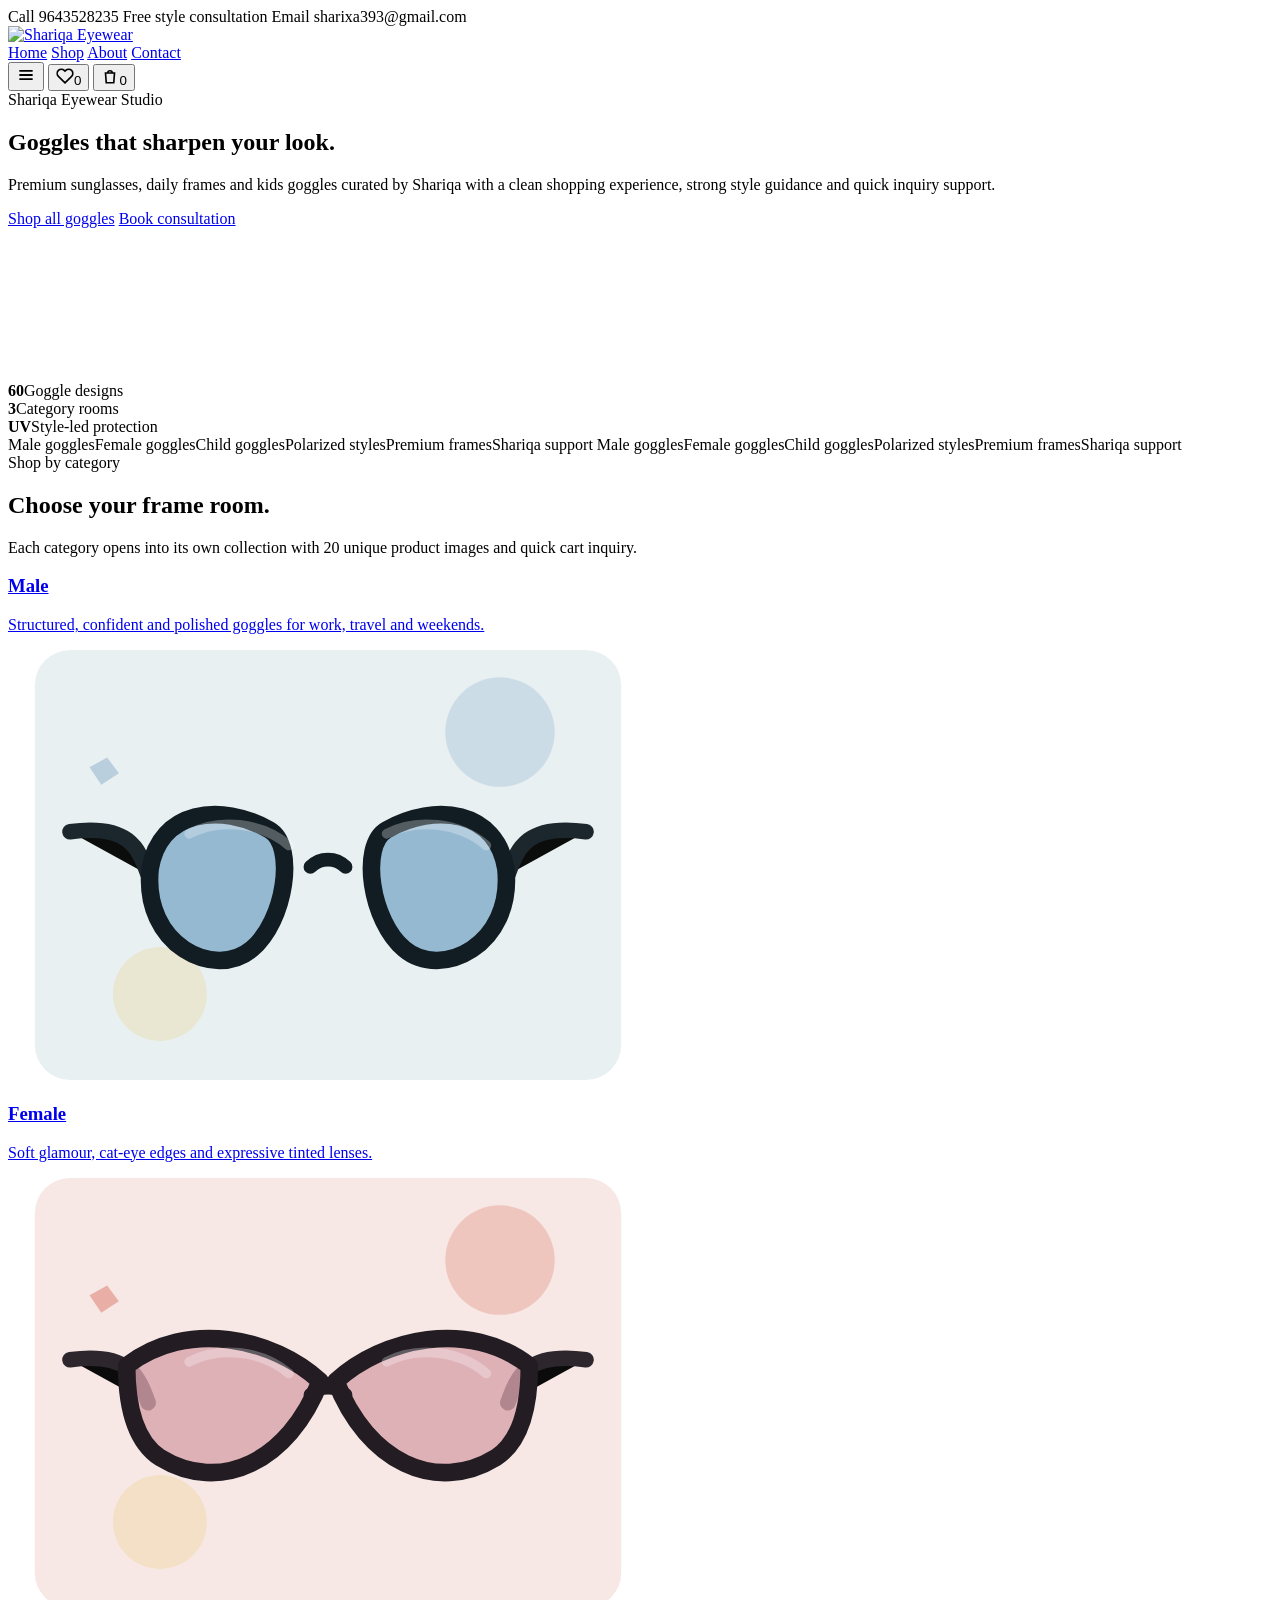
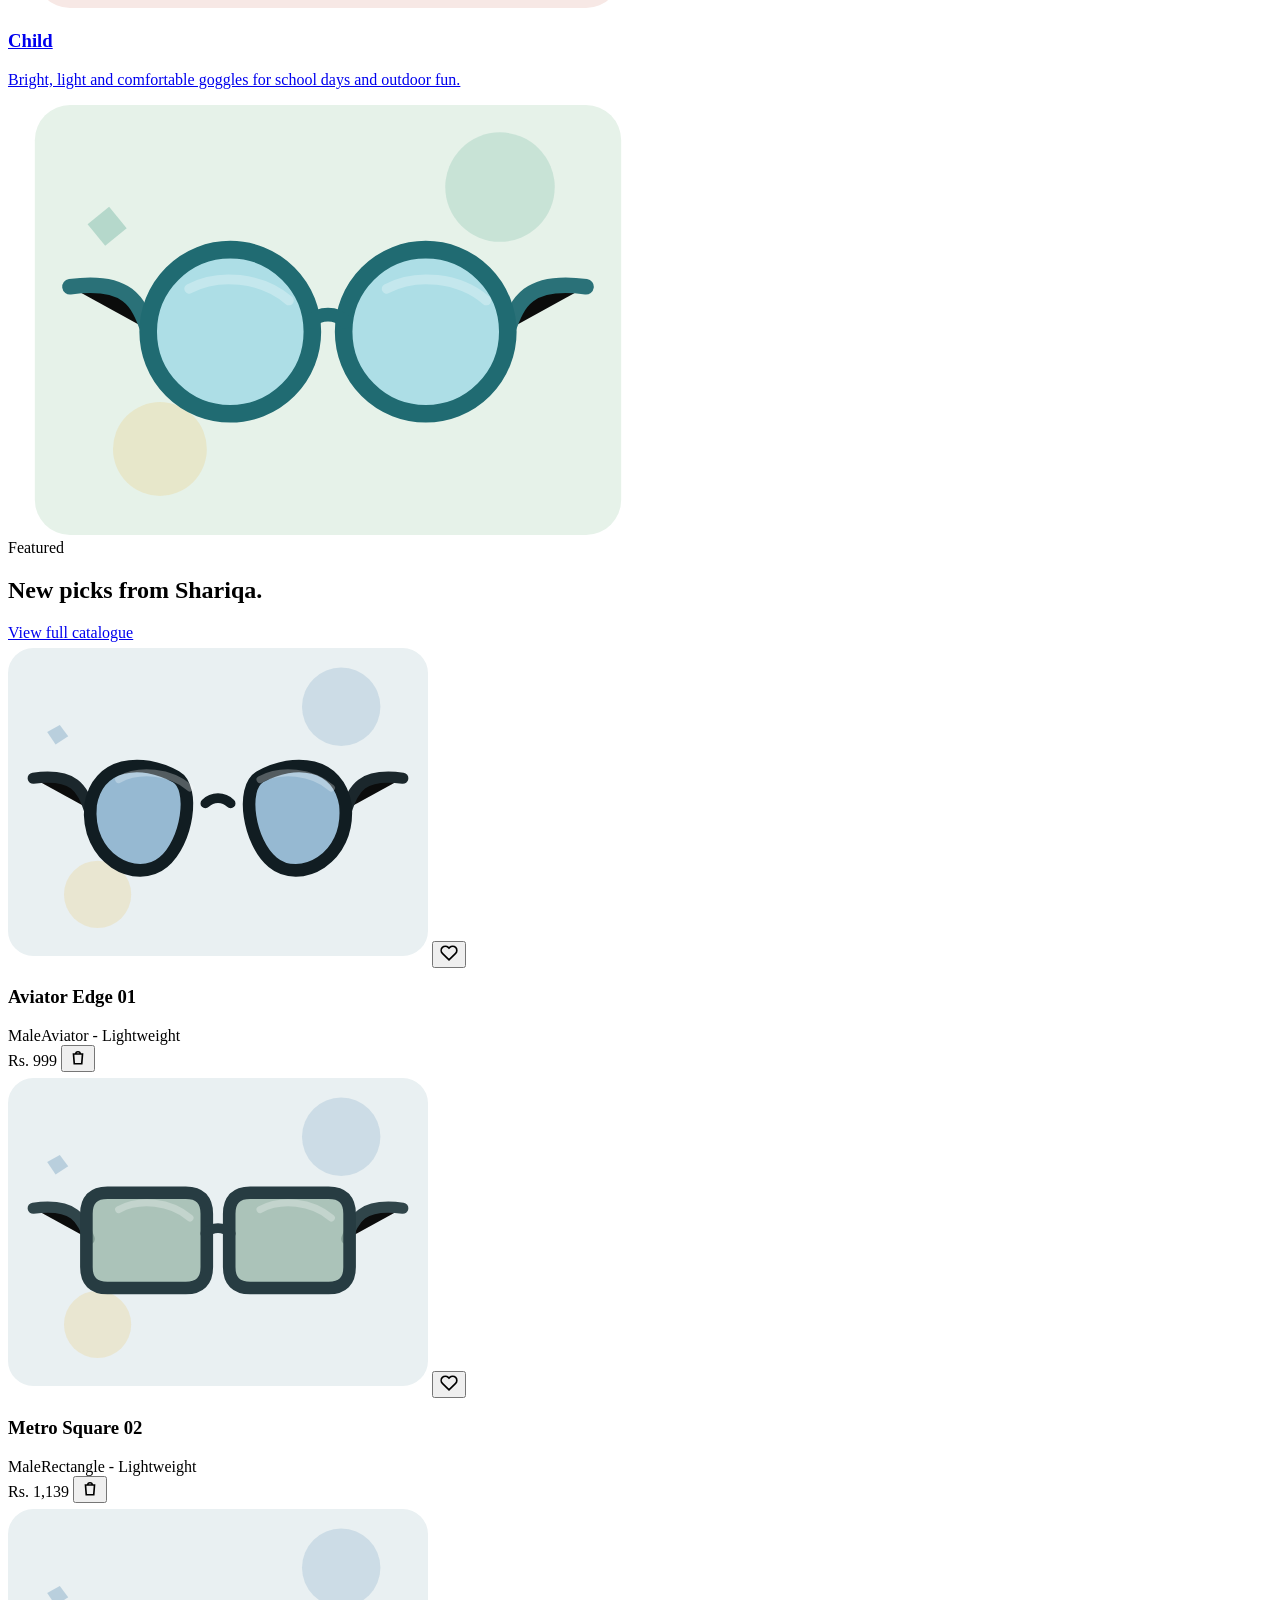
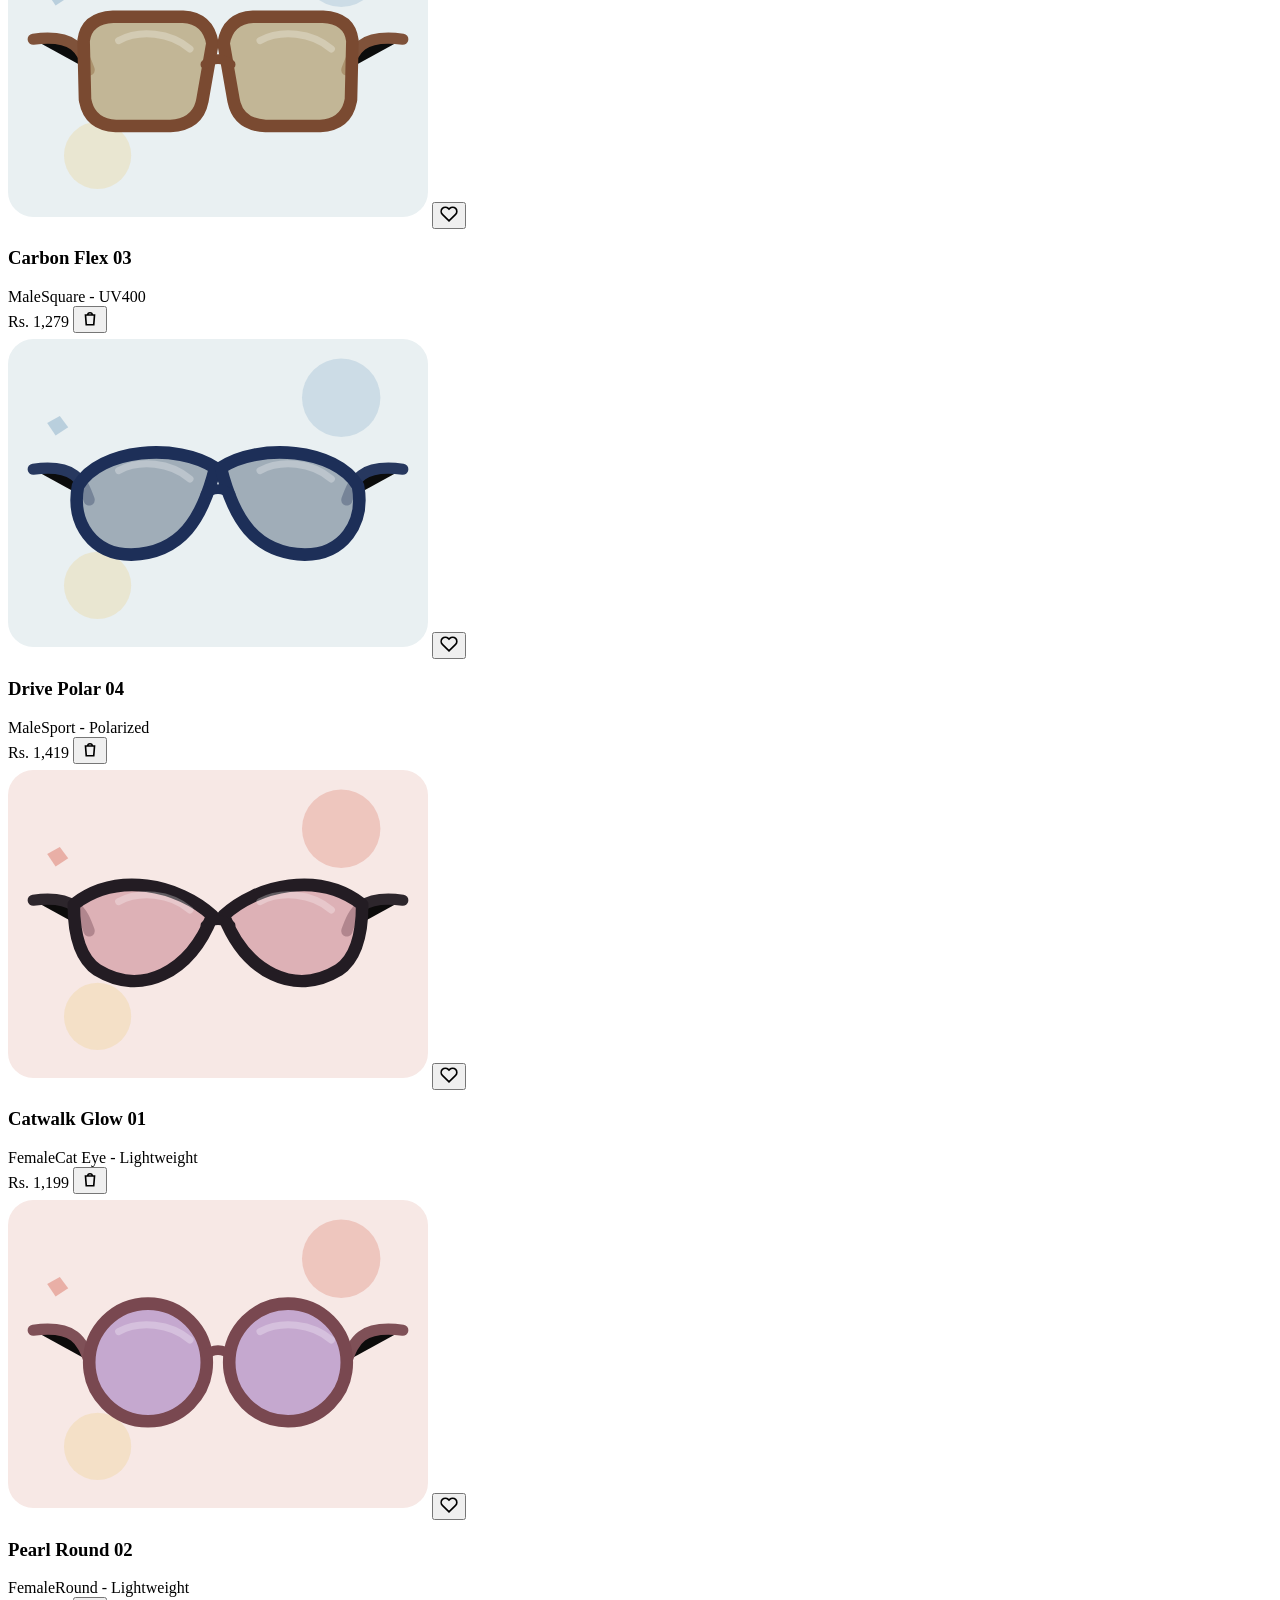
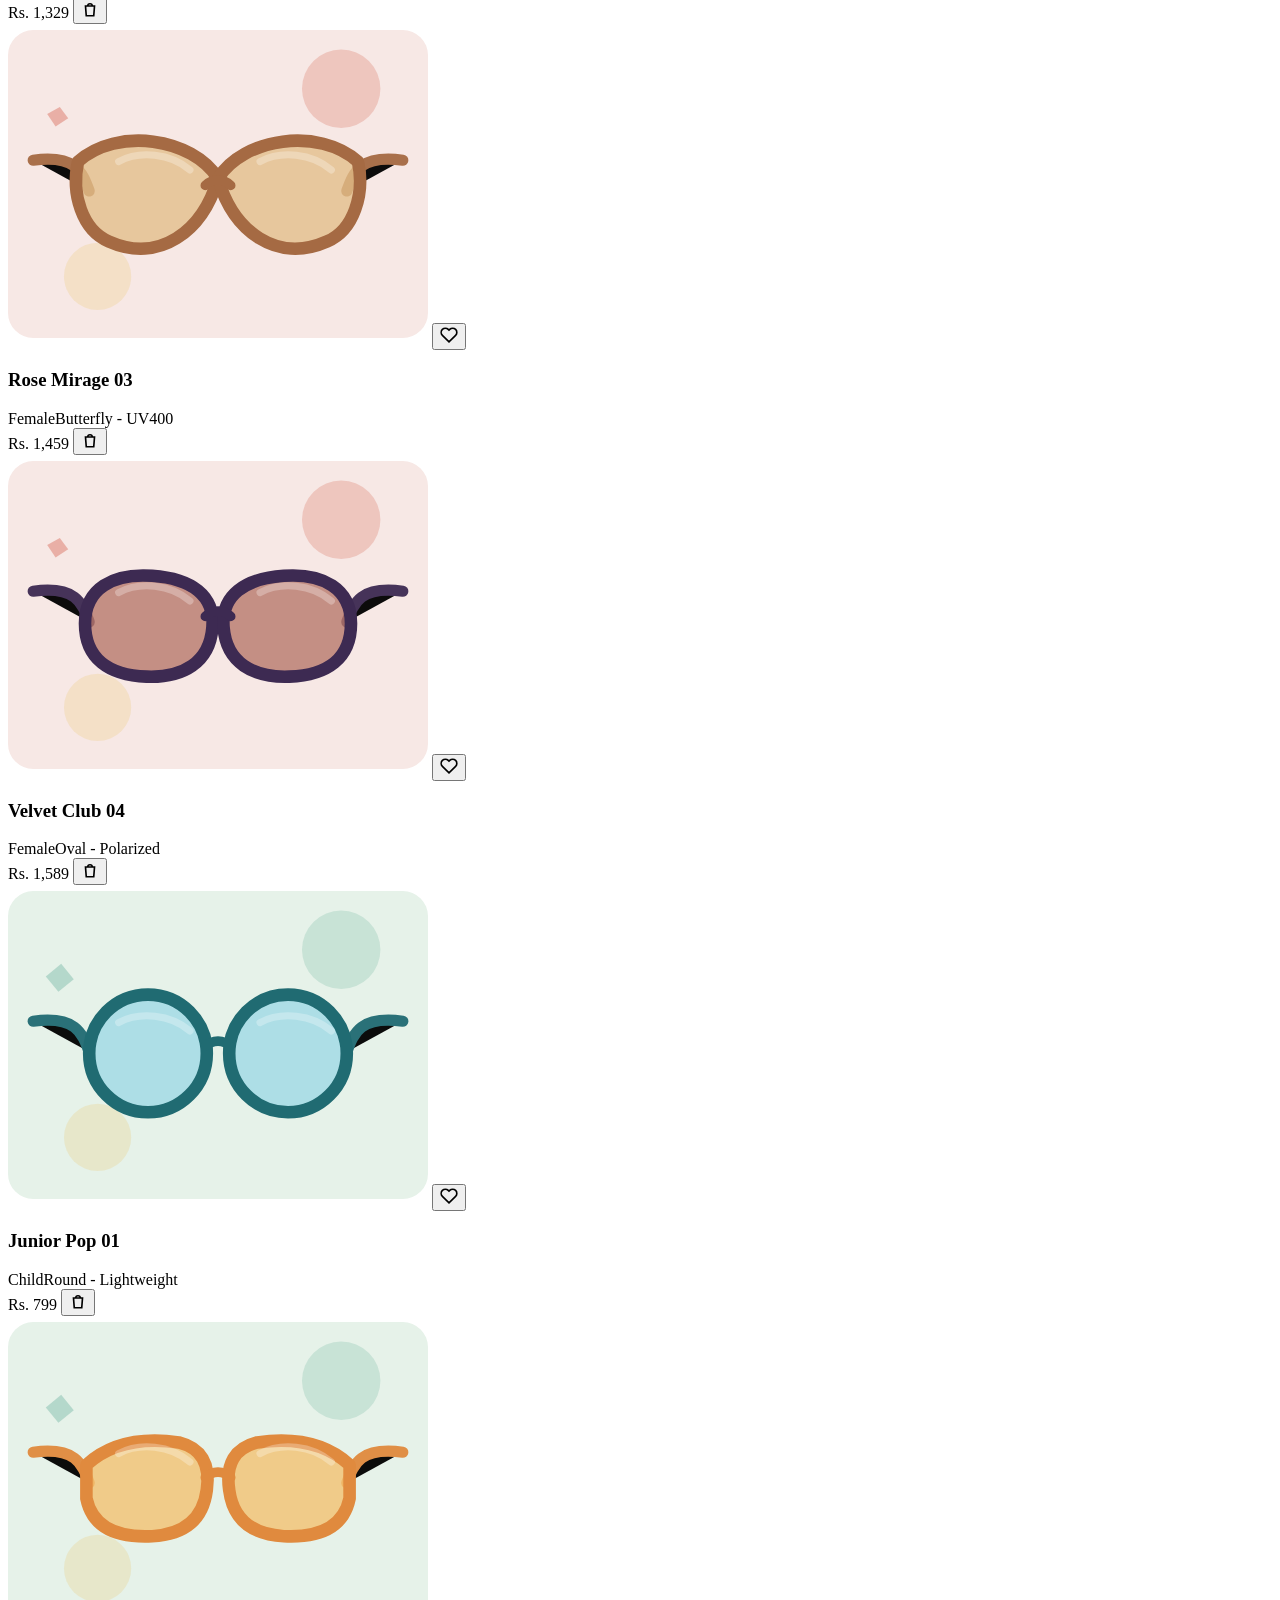
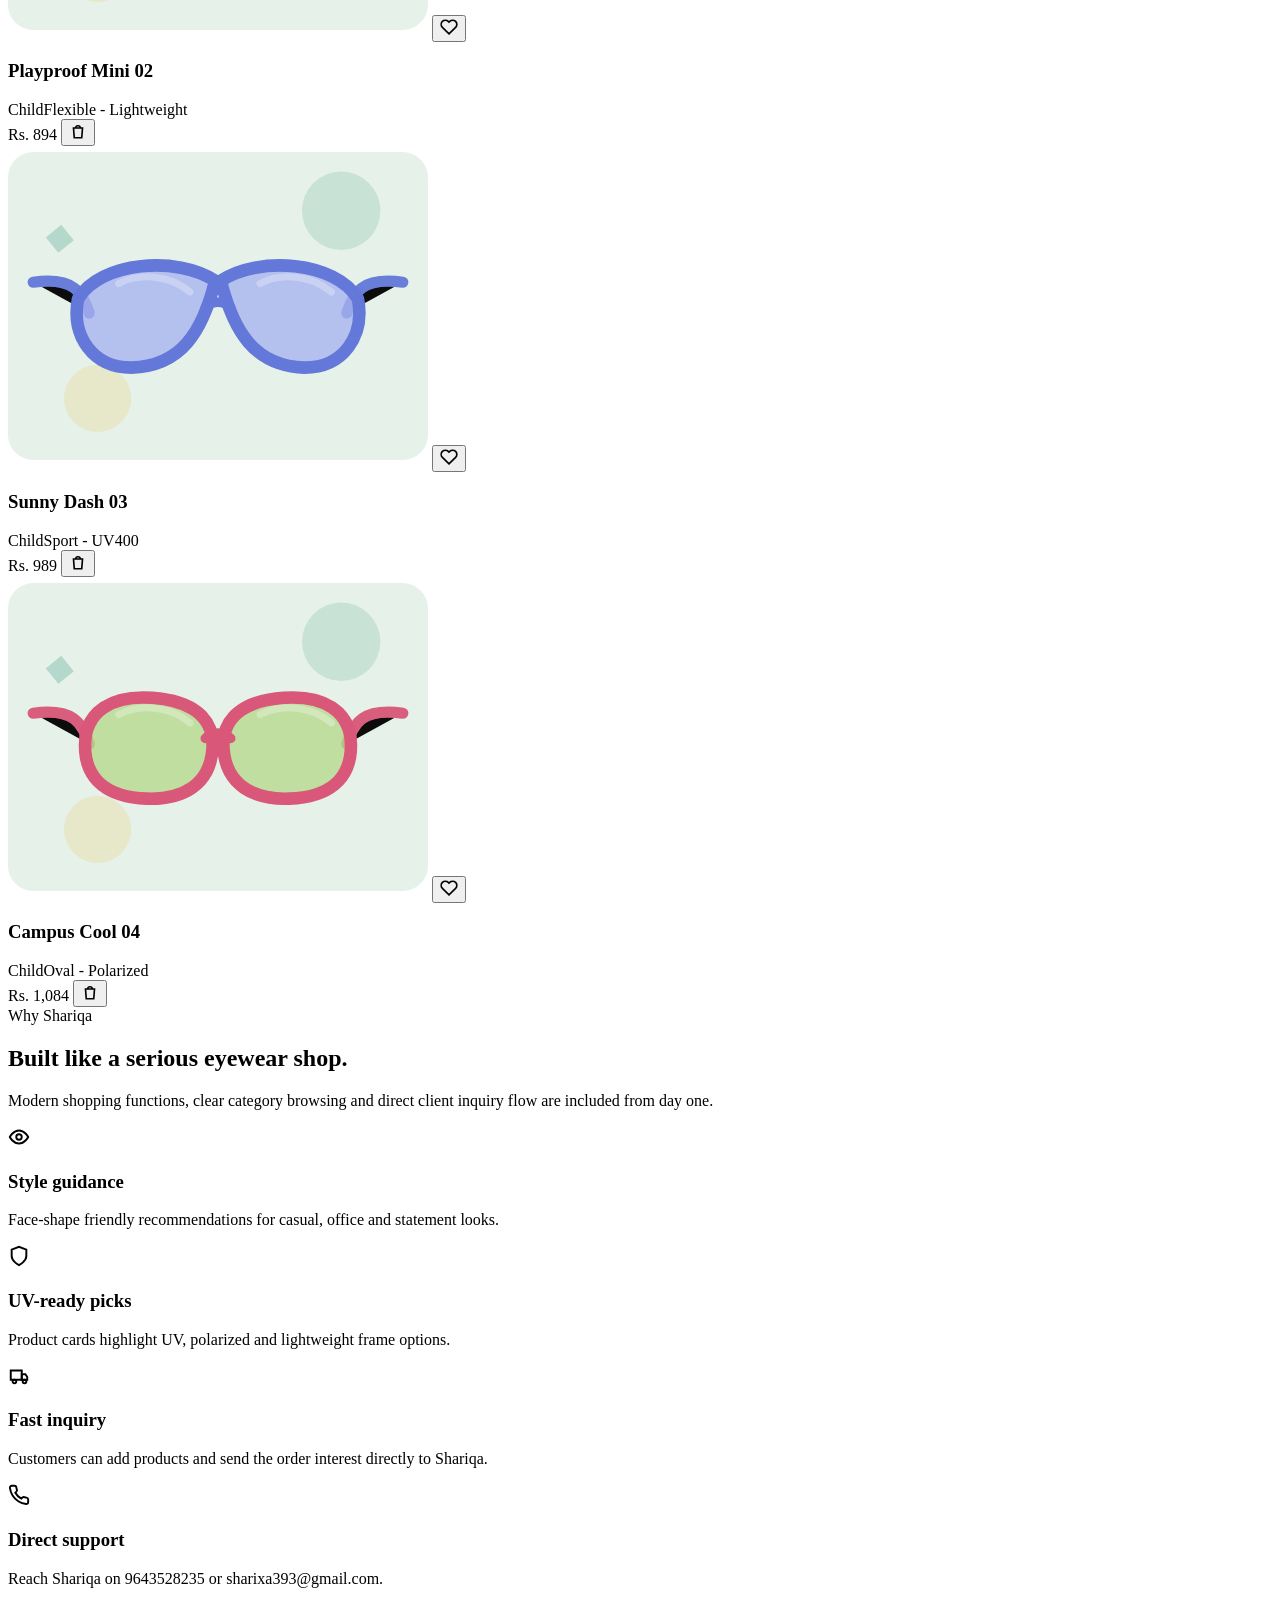
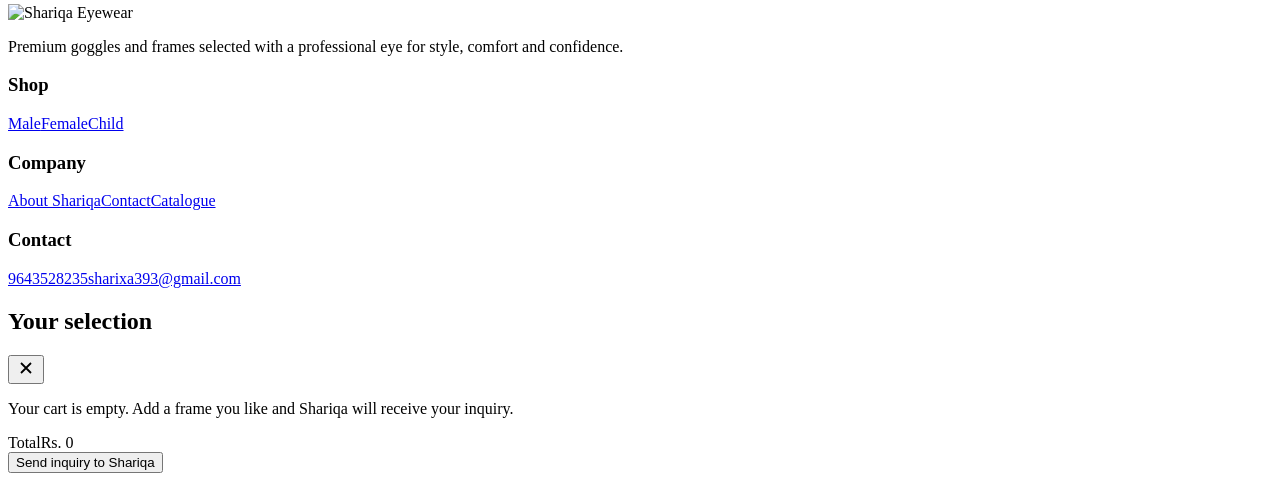
==== index.html @ 612c7431 "Add index.html" ====
<!doctype html>
<html lang="en">
  <head>
    <meta charset="UTF-8">
    <meta name="viewport" content="width=device-width, initial-scale=1.0">
    <title>Shariqa Eyewear | Premium Goggles and Frames</title>
    <meta name="description" content="Shariqa Eyewear offers professional goggles, sunglasses and eyewear for male, female and child categories.">
    <link rel="icon" href="assets/favicon.svg" type="image/svg+xml">
    <link rel="stylesheet" href="styles.css">
  </head>
  <body>
    <div class="top-strip">
      <span>Call 9643528235</span>
      <span>Free style consultation</span>
      <span>Email sharixa393@gmail.com</span>
    </div>

    <header class="site-header">
      <a class="brand" href="index.html" aria-label="Shariqa Eyewear home"><img src="assets/logo.svg" alt="Shariqa Eyewear"></a>
      <nav class="nav" data-nav>
        <a class="active" href="index.html">Home</a>
        <a href="shop.html">Shop</a>
        <a href="about.html">About</a>
        <a href="contact.html">Contact</a>
      </nav>
      <div class="header-actions">
        <button class="menu-button" type="button" data-menu aria-label="Open menu"><span data-icon="menu"></span></button>
        <button class="icon-button" type="button" data-open-cart aria-label="Open wishlist"><span data-icon="heart"></span><span class="badge" data-wishlist-count>0</span></button>
        <button class="icon-button" type="button" data-open-cart aria-label="Open cart"><span data-icon="bag"></span><span class="badge" data-cart-count>0</span></button>
      </div>
    </header>

    <main>
      <section class="hero">
        <div class="hero-copy">
          <span class="eyebrow">Shariqa Eyewear Studio</span>
          <h1>Goggles that sharpen your look.</h1>
          <p>Premium sunglasses, daily frames and kids goggles curated by Shariqa with a clean shopping experience, strong style guidance and quick inquiry support.</p>
          <div class="hero-actions">
            <a class="button gold" href="shop.html">Shop all goggles</a>
            <a class="button light" href="contact.html">Book consultation</a>
          </div>
        </div>
        <div class="hero-video" aria-label="Eyewear collection video">
          <video src="https://videos.pexels.com/video-files/5241101/5241101-hd_1920_1080_25fps.mp4" autoplay muted loop playsinline poster="https://images.unsplash.com/photo-1511499767150-a48a237f0083?auto=format&fit=crop&w=1200&q=80"></video>
          <div class="video-card">
            <div class="mini-stat"><strong>60</strong><span>Goggle designs</span></div>
            <div class="mini-stat"><strong>3</strong><span>Category rooms</span></div>
            <div class="mini-stat"><strong>UV</strong><span>Style-led protection</span></div>
          </div>
        </div>
      </section>

      <div class="ticker" aria-hidden="true">
        <div class="ticker-track">
          <span>Male goggles</span><span>Female goggles</span><span>Child goggles</span><span>Polarized styles</span><span>Premium frames</span><span>Shariqa support</span>
          <span>Male goggles</span><span>Female goggles</span><span>Child goggles</span><span>Polarized styles</span><span>Premium frames</span><span>Shariqa support</span>
        </div>
      </div>

      <section class="section">
        <div class="section-header reveal">
          <div>
            <span class="eyebrow">Shop by category</span>
            <h2>Choose your frame room.</h2>
          </div>
          <p>Each category opens into its own collection with 20 unique product images and quick cart inquiry.</p>
        </div>
        <div class="category-grid">
          <a class="category-card reveal" style="--shade:#80A8C4" href="shop.html?category=men">
            <div><h3>Male</h3><p>Structured, confident and polished goggles for work, travel and weekends.</p></div>
            <img class="category-visual" data-category-visual="men" alt="Male goggles preview">
          </a>
          <a class="category-card reveal" style="--shade:#D86D5B" href="shop.html?category=women">
            <div><h3>Female</h3><p>Soft glamour, cat-eye edges and expressive tinted lenses.</p></div>
            <img class="category-visual" data-category-visual="women" alt="Female goggles preview">
          </a>
          <a class="category-card reveal" style="--shade:#7BB9A7" href="shop.html?category=kids">
            <div><h3>Child</h3><p>Bright, light and comfortable goggles for school days and outdoor fun.</p></div>
            <img class="category-visual" data-category-visual="kids" alt="Child goggles preview">
          </a>
        </div>
      </section>

      <section class="section alt">
        <div class="section-header reveal">
          <div>
            <span class="eyebrow">Featured</span>
            <h2>New picks from Shariqa.</h2>
          </div>
          <a class="button ghost" href="shop.html">View full catalogue</a>
        </div>
        <div class="product-grid" data-featured-grid></div>
      </section>

      <section class="section dark">
        <div class="section-header reveal">
          <div>
            <span class="eyebrow">Why Shariqa</span>
            <h2>Built like a serious eyewear shop.</h2>
          </div>
          <p>Modern shopping functions, clear category browsing and direct client inquiry flow are included from day one.</p>
        </div>
        <div class="trust-grid">
          <div class="trust-card reveal"><span data-icon="eye"></span><h3>Style guidance</h3><p>Face-shape friendly recommendations for casual, office and statement looks.</p></div>
          <div class="trust-card reveal"><span data-icon="shield"></span><h3>UV-ready picks</h3><p>Product cards highlight UV, polarized and lightweight frame options.</p></div>
          <div class="trust-card reveal"><span data-icon="truck"></span><h3>Fast inquiry</h3><p>Customers can add products and send the order interest directly to Shariqa.</p></div>
          <div class="trust-card reveal"><span data-icon="phone"></span><h3>Direct support</h3><p>Reach Shariqa on 9643528235 or sharixa393@gmail.com.</p></div>
        </div>
      </section>
    </main>

    <footer class="footer">
      <div><img src="assets/logo.svg" alt="Shariqa Eyewear"><p>Premium goggles and frames selected with a professional eye for style, comfort and confidence.</p></div>
      <div><h3>Shop</h3><div class="footer-links"><a href="shop.html?category=men">Male</a><a href="shop.html?category=women">Female</a><a href="shop.html?category=kids">Child</a></div></div>
      <div><h3>Company</h3><div class="footer-links"><a href="about.html">About Shariqa</a><a href="contact.html">Contact</a><a href="shop.html">Catalogue</a></div></div>
      <div><h3>Contact</h3><div class="footer-links"><a href="tel:9643528235">9643528235</a><a href="mailto:sharixa393@gmail.com">sharixa393@gmail.com</a></div></div>
    </footer>

    <div class="drawer-backdrop" data-backdrop></div>
    <aside class="cart-drawer" data-drawer aria-label="Shopping cart">
      <div class="drawer-head"><h2>Your selection</h2><button class="icon-button" type="button" data-close-cart aria-label="Close cart"><span data-icon="close"></span></button></div>
      <div class="drawer-items" data-drawer-items></div>
      <div class="drawer-foot"><div class="total-row"><span>Total</span><span data-cart-total>Rs. 0</span></div><button class="button gold" type="button" data-checkout>Send inquiry to Shariqa</button></div>
    </aside>

    <script src="app.js"></script>
  </body>
</html>
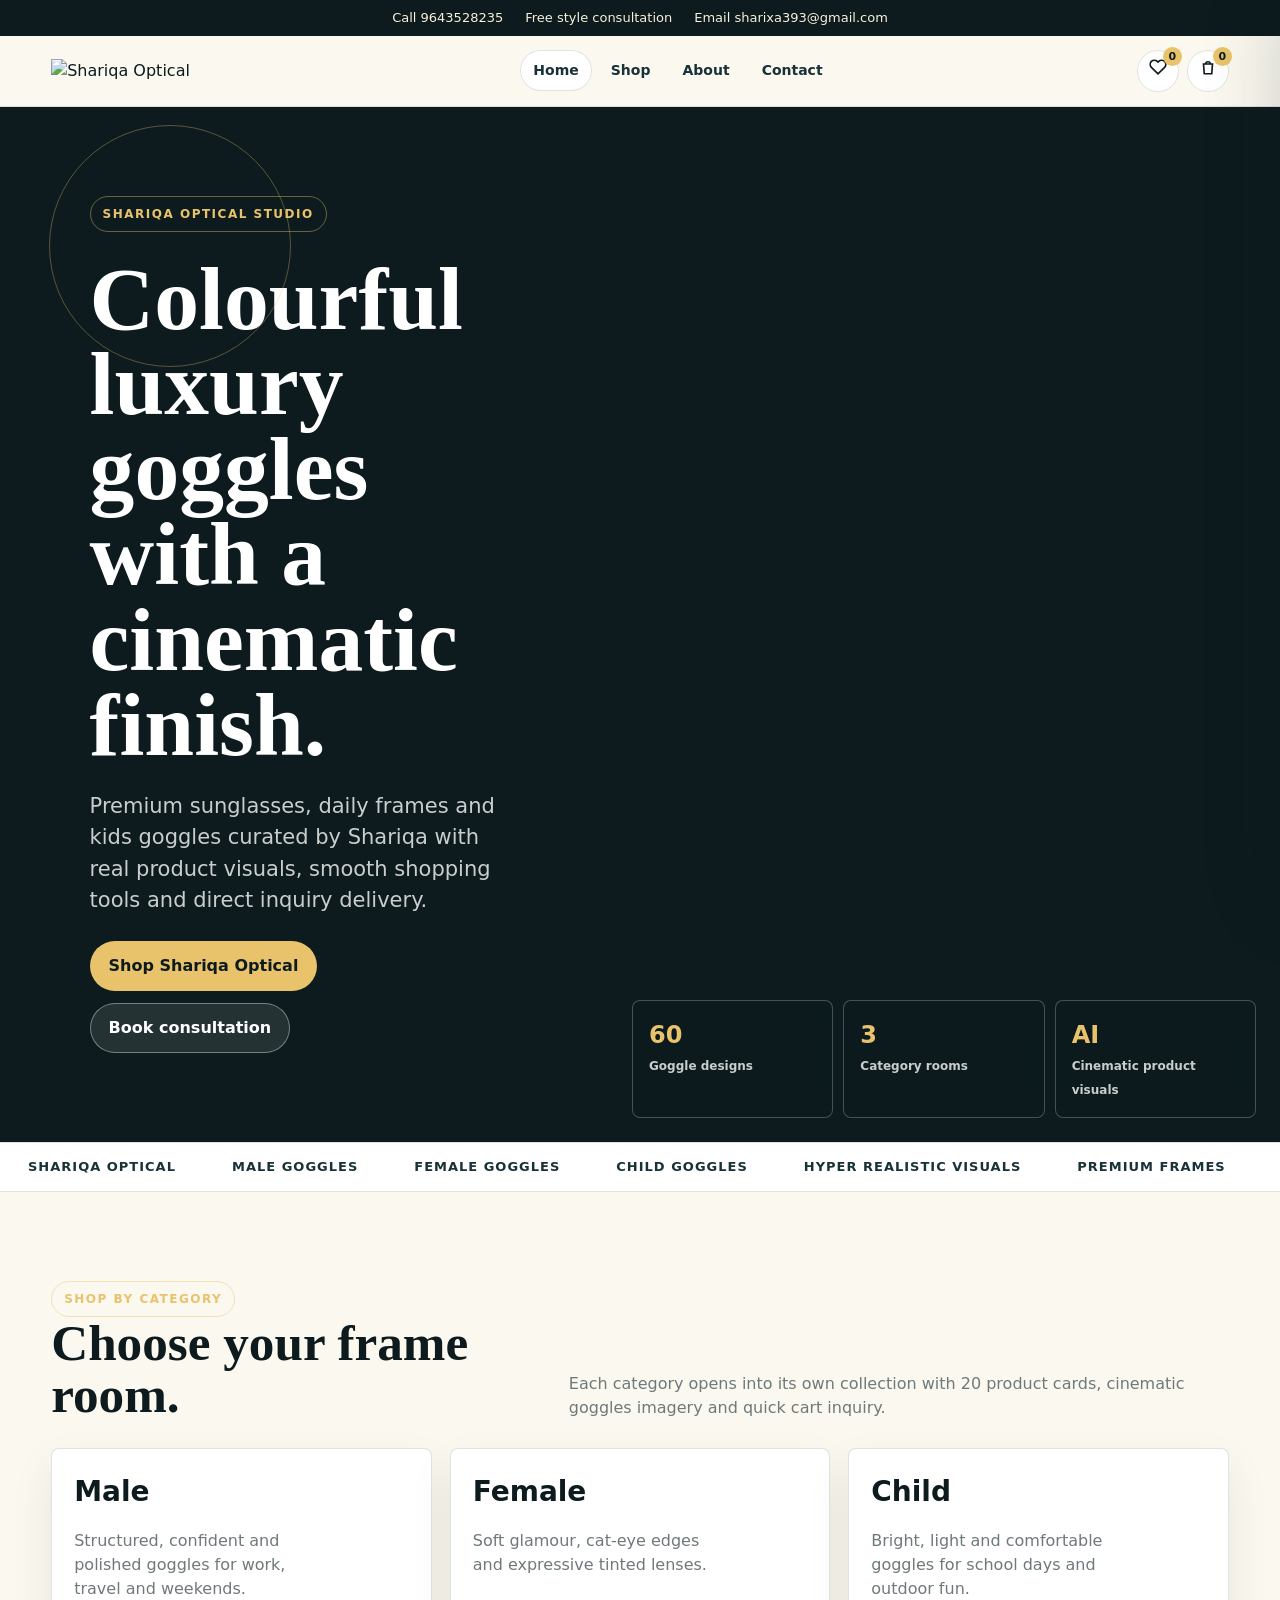
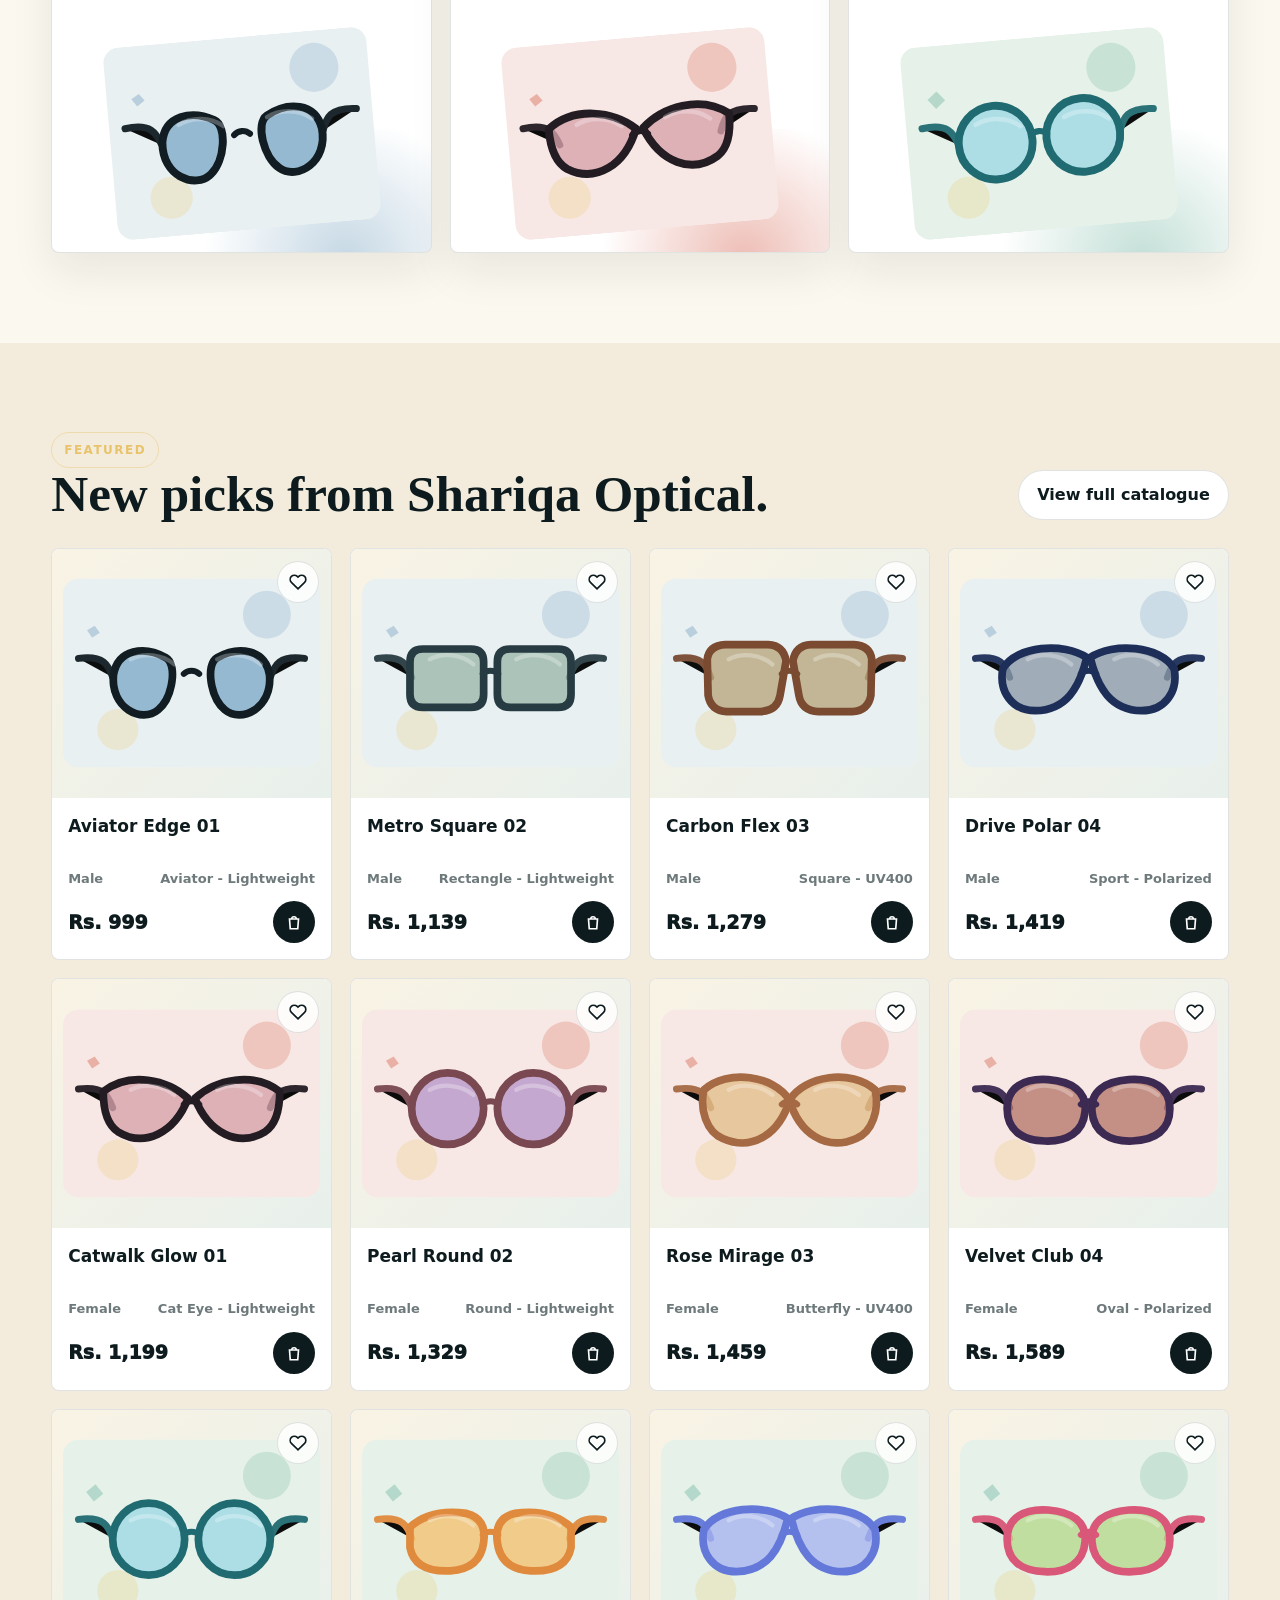
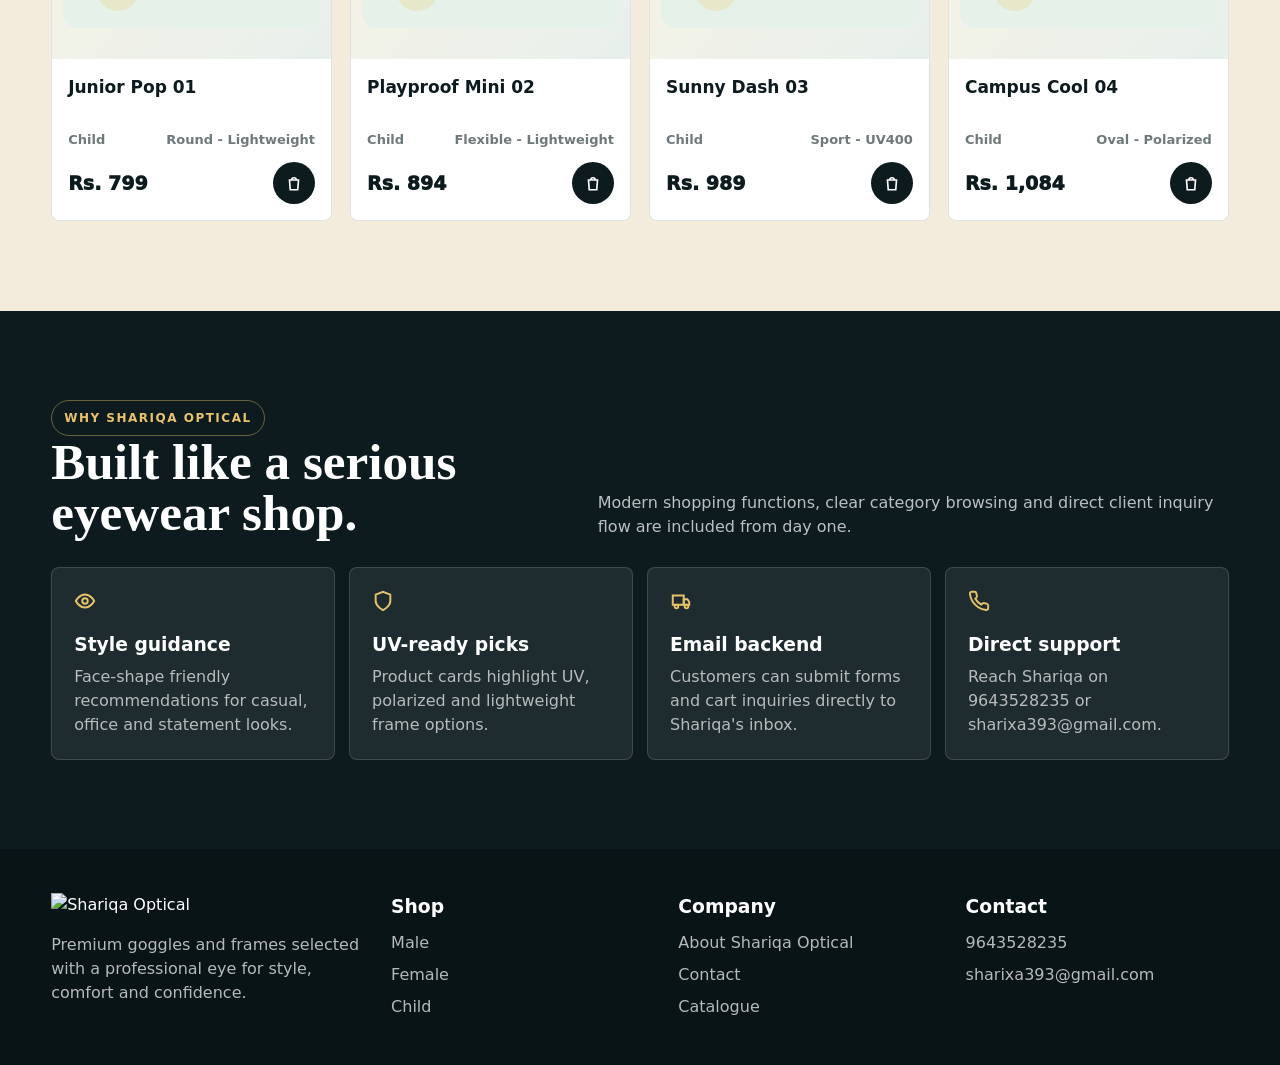
==== commit 5953047a: "Update Shariqa Optical website" ====
--- a/index.html
+++ b/index.html
@@ -3,8 +3,8 @@
   <head>
     <meta charset="UTF-8">
     <meta name="viewport" content="width=device-width, initial-scale=1.0">
-    <title>Shariqa Eyewear | Premium Goggles and Frames</title>
-    <meta name="description" content="Shariqa Eyewear offers professional goggles, sunglasses and eyewear for male, female and child categories.">
+    <title>Shariqa Optical | Premium Goggles and Frames</title>
+    <meta name="description" content="Shariqa Optical offers professional goggles, sunglasses and eyewear for male, female and child categories.">
     <link rel="icon" href="assets/favicon.svg" type="image/svg+xml">
     <link rel="stylesheet" href="styles.css">
   </head>
@@ -16,7 +16,7 @@
     </div>
 
     <header class="site-header">
-      <a class="brand" href="index.html" aria-label="Shariqa Eyewear home"><img src="assets/logo.svg" alt="Shariqa Eyewear"></a>
+      <a class="brand" href="index.html" aria-label="Shariqa Optical home"><img src="assets/shariqa-optical-logo.png" alt="Shariqa Optical"></a>
       <nav class="nav" data-nav>
         <a class="active" href="index.html">Home</a>
         <a href="shop.html">Shop</a>
@@ -33,28 +33,28 @@
     <main>
       <section class="hero">
         <div class="hero-copy">
-          <span class="eyebrow">Shariqa Eyewear Studio</span>
-          <h1>Goggles that sharpen your look.</h1>
-          <p>Premium sunglasses, daily frames and kids goggles curated by Shariqa with a clean shopping experience, strong style guidance and quick inquiry support.</p>
+          <span class="eyebrow">Shariqa Optical Studio</span>
+          <h1>Colourful luxury goggles with a cinematic finish.</h1>
+          <p>Premium sunglasses, daily frames and kids goggles curated by Shariqa with real product visuals, smooth shopping tools and direct inquiry delivery.</p>
           <div class="hero-actions">
-            <a class="button gold" href="shop.html">Shop all goggles</a>
+            <a class="button gold" href="shop.html">Shop Shariqa Optical</a>
             <a class="button light" href="contact.html">Book consultation</a>
           </div>
         </div>
         <div class="hero-video" aria-label="Eyewear collection video">
-          <video src="https://videos.pexels.com/video-files/5241101/5241101-hd_1920_1080_25fps.mp4" autoplay muted loop playsinline poster="https://images.unsplash.com/photo-1511499767150-a48a237f0083?auto=format&fit=crop&w=1200&q=80"></video>
+          <video src="https://videos.pexels.com/video-files/5241101/5241101-hd_1920_1080_25fps.mp4" autoplay muted loop playsinline poster="assets/hero-optical.png"></video>
           <div class="video-card">
             <div class="mini-stat"><strong>60</strong><span>Goggle designs</span></div>
             <div class="mini-stat"><strong>3</strong><span>Category rooms</span></div>
-            <div class="mini-stat"><strong>UV</strong><span>Style-led protection</span></div>
+            <div class="mini-stat"><strong>AI</strong><span>Cinematic product visuals</span></div>
           </div>
         </div>
       </section>
 
       <div class="ticker" aria-hidden="true">
         <div class="ticker-track">
-          <span>Male goggles</span><span>Female goggles</span><span>Child goggles</span><span>Polarized styles</span><span>Premium frames</span><span>Shariqa support</span>
-          <span>Male goggles</span><span>Female goggles</span><span>Child goggles</span><span>Polarized styles</span><span>Premium frames</span><span>Shariqa support</span>
+          <span>Shariqa Optical</span><span>Male goggles</span><span>Female goggles</span><span>Child goggles</span><span>Hyper realistic visuals</span><span>Premium frames</span>
+          <span>Shariqa Optical</span><span>Male goggles</span><span>Female goggles</span><span>Child goggles</span><span>Hyper realistic visuals</span><span>Premium frames</span>
         </div>
       </div>
 
@@ -64,7 +64,7 @@
             <span class="eyebrow">Shop by category</span>
             <h2>Choose your frame room.</h2>
           </div>
-          <p>Each category opens into its own collection with 20 unique product images and quick cart inquiry.</p>
+          <p>Each category opens into its own collection with 20 product cards, cinematic goggles imagery and quick cart inquiry.</p>
         </div>
         <div class="category-grid">
           <a class="category-card reveal" style="--shade:#80A8C4" href="shop.html?category=men">
@@ -86,7 +86,7 @@
         <div class="section-header reveal">
           <div>
             <span class="eyebrow">Featured</span>
-            <h2>New picks from Shariqa.</h2>
+            <h2>New picks from Shariqa Optical.</h2>
           </div>
           <a class="button ghost" href="shop.html">View full catalogue</a>
         </div>
@@ -96,7 +96,7 @@
       <section class="section dark">
         <div class="section-header reveal">
           <div>
-            <span class="eyebrow">Why Shariqa</span>
+            <span class="eyebrow">Why Shariqa Optical</span>
             <h2>Built like a serious eyewear shop.</h2>
           </div>
           <p>Modern shopping functions, clear category browsing and direct client inquiry flow are included from day one.</p>
@@ -104,16 +104,16 @@
         <div class="trust-grid">
           <div class="trust-card reveal"><span data-icon="eye"></span><h3>Style guidance</h3><p>Face-shape friendly recommendations for casual, office and statement looks.</p></div>
           <div class="trust-card reveal"><span data-icon="shield"></span><h3>UV-ready picks</h3><p>Product cards highlight UV, polarized and lightweight frame options.</p></div>
-          <div class="trust-card reveal"><span data-icon="truck"></span><h3>Fast inquiry</h3><p>Customers can add products and send the order interest directly to Shariqa.</p></div>
+          <div class="trust-card reveal"><span data-icon="truck"></span><h3>Email backend</h3><p>Customers can submit forms and cart inquiries directly to Shariqa's inbox.</p></div>
           <div class="trust-card reveal"><span data-icon="phone"></span><h3>Direct support</h3><p>Reach Shariqa on 9643528235 or sharixa393@gmail.com.</p></div>
         </div>
       </section>
     </main>
 
     <footer class="footer">
-      <div><img src="assets/logo.svg" alt="Shariqa Eyewear"><p>Premium goggles and frames selected with a professional eye for style, comfort and confidence.</p></div>
+      <div><img src="assets/shariqa-optical-logo.png" alt="Shariqa Optical"><p>Premium goggles and frames selected with a professional eye for style, comfort and confidence.</p><div class="social-links"><a href="https://www.instagram.com/" target="_blank" rel="noreferrer" aria-label="Instagram"><span data-icon="instagram"></span></a><a href="https://www.facebook.com/" target="_blank" rel="noreferrer" aria-label="Facebook"><span data-icon="facebook"></span></a></div></div>
       <div><h3>Shop</h3><div class="footer-links"><a href="shop.html?category=men">Male</a><a href="shop.html?category=women">Female</a><a href="shop.html?category=kids">Child</a></div></div>
-      <div><h3>Company</h3><div class="footer-links"><a href="about.html">About Shariqa</a><a href="contact.html">Contact</a><a href="shop.html">Catalogue</a></div></div>
+      <div><h3>Company</h3><div class="footer-links"><a href="about.html">About Shariqa Optical</a><a href="contact.html">Contact</a><a href="shop.html">Catalogue</a></div></div>
       <div><h3>Contact</h3><div class="footer-links"><a href="tel:9643528235">9643528235</a><a href="mailto:sharixa393@gmail.com">sharixa393@gmail.com</a></div></div>
     </footer>
 
@@ -121,7 +121,7 @@
     <aside class="cart-drawer" data-drawer aria-label="Shopping cart">
       <div class="drawer-head"><h2>Your selection</h2><button class="icon-button" type="button" data-close-cart aria-label="Close cart"><span data-icon="close"></span></button></div>
       <div class="drawer-items" data-drawer-items></div>
-      <div class="drawer-foot"><div class="total-row"><span>Total</span><span data-cart-total>Rs. 0</span></div><button class="button gold" type="button" data-checkout>Send inquiry to Shariqa</button></div>
+      <div class="drawer-foot"><div class="total-row"><span>Total</span><span data-cart-total>Rs. 0</span></div><button class="button gold" type="button" data-checkout>Submit inquiry to Shariqa</button></div>
     </aside>
 
     <script src="app.js"></script>
--- a/styles.css
+++ b/styles.css
@@ -0,0 +1,991 @@
+:root {
+  --ink: #0d1b1e;
+  --ink-2: #183237;
+  --paper: #fbf8ef;
+  --paper-2: #f3ecdc;
+  --gold: #e8c36b;
+  --coral: #d86d5b;
+  --mint: #7bb9a7;
+  --sky: #80a8c4;
+  --muted: #6e797b;
+  --line: rgba(13, 27, 30, 0.12);
+  --shadow: 0 24px 70px rgba(13, 27, 30, 0.14);
+}
+
+* {
+  box-sizing: border-box;
+}
+
+html {
+  scroll-behavior: smooth;
+}
+
+body {
+  margin: 0;
+  color: var(--ink);
+  background: var(--paper);
+  font-family: Inter, ui-sans-serif, system-ui, -apple-system, BlinkMacSystemFont, "Segoe UI", sans-serif;
+  line-height: 1.5;
+}
+
+body.drawer-open {
+  overflow: hidden;
+}
+
+a {
+  color: inherit;
+  text-decoration: none;
+}
+
+img,
+video {
+  max-width: 100%;
+  display: block;
+}
+
+button,
+input,
+select,
+textarea {
+  font: inherit;
+}
+
+.top-strip {
+  display: flex;
+  justify-content: center;
+  gap: 22px;
+  padding: 8px 18px;
+  color: #f8f0dd;
+  background: var(--ink);
+  font-size: 13px;
+}
+
+.site-header {
+  position: sticky;
+  top: 0;
+  z-index: 50;
+  display: grid;
+  grid-template-columns: auto 1fr auto;
+  align-items: center;
+  gap: 24px;
+  padding: 14px clamp(16px, 4vw, 58px);
+  background: rgba(251, 248, 239, 0.9);
+  border-bottom: 1px solid var(--line);
+  backdrop-filter: blur(18px);
+}
+
+.brand {
+  display: inline-flex;
+  align-items: center;
+}
+
+.brand img {
+  width: 168px;
+  height: auto;
+}
+
+.nav {
+  display: flex;
+  justify-content: center;
+  gap: 6px;
+}
+
+.nav a {
+  padding: 10px 13px;
+  border-radius: 999px;
+  color: var(--ink-2);
+  font-size: 14px;
+  font-weight: 800;
+}
+
+.nav a:hover,
+.nav a.active {
+  background: #fff;
+  box-shadow: inset 0 0 0 1px var(--line);
+}
+
+.header-actions {
+  display: flex;
+  align-items: center;
+  gap: 8px;
+}
+
+.icon-button,
+.menu-button {
+  position: relative;
+  display: inline-grid;
+  place-items: center;
+  width: 42px;
+  height: 42px;
+  border: 1px solid var(--line);
+  border-radius: 50%;
+  color: var(--ink);
+  background: #fff;
+  cursor: pointer;
+  transition: transform 180ms ease, box-shadow 180ms ease;
+}
+
+.icon-button:hover,
+.menu-button:hover {
+  transform: translateY(-2px);
+  box-shadow: 0 10px 20px rgba(13, 27, 30, 0.12);
+}
+
+.badge {
+  position: absolute;
+  top: -4px;
+  right: -4px;
+  min-width: 19px;
+  height: 19px;
+  padding: 0 5px;
+  border-radius: 999px;
+  color: var(--ink);
+  background: var(--gold);
+  font-size: 11px;
+  font-weight: 900;
+  line-height: 19px;
+  text-align: center;
+}
+
+.menu-button {
+  display: none;
+}
+
+.hero {
+  min-height: calc(100vh - 111px);
+  display: grid;
+  grid-template-columns: minmax(0, 0.95fr) minmax(420px, 1.05fr);
+  align-items: stretch;
+  background: var(--ink);
+  color: #fff;
+}
+
+.hero-copy {
+  display: flex;
+  flex-direction: column;
+  justify-content: center;
+  gap: 24px;
+  padding: clamp(38px, 7vw, 92px);
+  position: relative;
+  overflow: hidden;
+}
+
+.hero-copy::before {
+  content: "";
+  position: absolute;
+  inset: 18px auto auto 8%;
+  width: 240px;
+  height: 240px;
+  border: 1px solid rgba(232, 195, 107, 0.35);
+  border-radius: 50%;
+}
+
+.eyebrow {
+  display: inline-flex;
+  width: fit-content;
+  align-items: center;
+  gap: 9px;
+  padding: 8px 12px;
+  border: 1px solid rgba(232, 195, 107, 0.42);
+  border-radius: 999px;
+  color: var(--gold);
+  font-size: 12px;
+  font-weight: 900;
+  letter-spacing: 1.5px;
+  text-transform: uppercase;
+}
+
+.hero h1,
+.page-hero h1 {
+  max-width: 780px;
+  margin: 0;
+  font-family: Georgia, "Times New Roman", serif;
+  font-size: clamp(44px, 7vw, 92px);
+  line-height: 0.95;
+  letter-spacing: 0;
+}
+
+.hero p,
+.page-hero p {
+  max-width: 640px;
+  margin: 0;
+  color: rgba(255, 255, 255, 0.78);
+  font-size: clamp(17px, 2vw, 21px);
+}
+
+.hero-actions,
+.section-actions {
+  display: flex;
+  flex-wrap: wrap;
+  gap: 12px;
+}
+
+.button {
+  display: inline-flex;
+  align-items: center;
+  justify-content: center;
+  gap: 9px;
+  min-height: 46px;
+  padding: 12px 18px;
+  border: 1px solid transparent;
+  border-radius: 999px;
+  background: var(--ink);
+  color: #fff;
+  font-weight: 900;
+  cursor: pointer;
+  transition: transform 180ms ease, box-shadow 180ms ease, background 180ms ease;
+}
+
+.button:hover {
+  transform: translateY(-2px);
+  box-shadow: 0 14px 32px rgba(13, 27, 30, 0.2);
+}
+
+.button.gold {
+  background: var(--gold);
+  color: var(--ink);
+}
+
+.button.light {
+  border-color: rgba(255, 255, 255, 0.38);
+  background: rgba(255, 255, 255, 0.1);
+  color: #fff;
+}
+
+.button.ghost {
+  border-color: var(--line);
+  background: #fff;
+  color: var(--ink);
+}
+
+.hero-video {
+  min-height: 520px;
+  position: relative;
+  overflow: hidden;
+}
+
+.hero-video video {
+  width: 100%;
+  height: 100%;
+  object-fit: cover;
+  filter: saturate(0.92) contrast(1.04);
+}
+
+.video-card {
+  position: absolute;
+  left: 24px;
+  right: 24px;
+  bottom: 24px;
+  display: grid;
+  grid-template-columns: repeat(3, minmax(0, 1fr));
+  gap: 10px;
+}
+
+.mini-stat {
+  padding: 16px;
+  border: 1px solid rgba(255, 255, 255, 0.24);
+  border-radius: 8px;
+  background: rgba(13, 27, 30, 0.68);
+  backdrop-filter: blur(14px);
+}
+
+.mini-stat strong {
+  display: block;
+  color: var(--gold);
+  font-size: 24px;
+}
+
+.mini-stat span {
+  color: rgba(255, 255, 255, 0.78);
+  font-size: 12px;
+  font-weight: 800;
+}
+
+.ticker {
+  overflow: hidden;
+  border-block: 1px solid var(--line);
+  background: #fff;
+}
+
+.ticker-track {
+  display: flex;
+  width: max-content;
+  animation: ticker 26s linear infinite;
+}
+
+.ticker span {
+  padding: 14px 28px;
+  color: var(--ink-2);
+  font-size: 13px;
+  font-weight: 900;
+  letter-spacing: 1px;
+  text-transform: uppercase;
+}
+
+@keyframes ticker {
+  to {
+    transform: translateX(-50%);
+  }
+}
+
+.section {
+  padding: clamp(52px, 7vw, 96px) clamp(16px, 4vw, 58px);
+}
+
+.section.alt {
+  background: var(--paper-2);
+}
+
+.section.dark {
+  background: var(--ink);
+  color: #fff;
+}
+
+.section-header {
+  display: flex;
+  justify-content: space-between;
+  align-items: end;
+  gap: 24px;
+  margin-bottom: 28px;
+}
+
+.section-header h2,
+.page-block h2 {
+  margin: 0;
+  font-family: Georgia, "Times New Roman", serif;
+  font-size: clamp(32px, 4vw, 56px);
+  line-height: 1;
+}
+
+.section-header p,
+.page-block p {
+  max-width: 660px;
+  margin: 10px 0 0;
+  color: var(--muted);
+}
+
+.dark .section-header p {
+  color: rgba(255, 255, 255, 0.72);
+}
+
+.category-grid {
+  display: grid;
+  grid-template-columns: repeat(3, minmax(0, 1fr));
+  gap: 18px;
+}
+
+.category-card {
+  min-height: 320px;
+  display: flex;
+  flex-direction: column;
+  justify-content: space-between;
+  padding: 22px;
+  border: 1px solid var(--line);
+  border-radius: 8px;
+  background: #fff;
+  overflow: hidden;
+  position: relative;
+  box-shadow: 0 18px 44px rgba(13, 27, 30, 0.08);
+}
+
+.category-card::before {
+  content: "";
+  position: absolute;
+  inset: auto -25% -34% 30%;
+  height: 260px;
+  background: radial-gradient(circle, var(--shade, var(--gold)), transparent 64%);
+  opacity: 0.45;
+}
+
+.category-card h3 {
+  margin: 0;
+  font-size: 28px;
+}
+
+.category-card p {
+  max-width: 260px;
+  color: var(--muted);
+}
+
+.category-visual {
+  align-self: center;
+  width: min(86%, 360px);
+  margin-top: 20px;
+  transform: rotate(-5deg);
+  transition: transform 260ms ease;
+}
+
+.category-card:hover .category-visual {
+  transform: rotate(0deg) scale(1.04);
+}
+
+.toolbar {
+  display: grid;
+  grid-template-columns: minmax(220px, 1fr) auto auto;
+  gap: 12px;
+  align-items: center;
+  margin-bottom: 22px;
+}
+
+.search-box,
+.select-box {
+  display: flex;
+  align-items: center;
+  gap: 10px;
+  min-height: 48px;
+  padding: 0 14px;
+  border: 1px solid var(--line);
+  border-radius: 999px;
+  background: #fff;
+}
+
+.search-box input,
+.select-box select {
+  width: 100%;
+  border: 0;
+  outline: 0;
+  background: transparent;
+  color: var(--ink);
+}
+
+.tabs {
+  display: flex;
+  flex-wrap: wrap;
+  gap: 8px;
+}
+
+.tab {
+  min-height: 42px;
+  padding: 10px 15px;
+  border: 1px solid var(--line);
+  border-radius: 999px;
+  color: var(--ink);
+  background: #fff;
+  font-weight: 900;
+  cursor: pointer;
+}
+
+.tab.active {
+  border-color: var(--ink);
+  background: var(--ink);
+  color: #fff;
+}
+
+.product-grid {
+  display: grid;
+  grid-template-columns: repeat(4, minmax(0, 1fr));
+  gap: 18px;
+}
+
+.product-card {
+  border: 1px solid var(--line);
+  border-radius: 8px;
+  background: #fff;
+  overflow: hidden;
+  transition: transform 220ms ease, box-shadow 220ms ease;
+}
+
+.product-card:hover {
+  transform: translateY(-6px);
+  box-shadow: var(--shadow);
+}
+
+.product-media {
+  position: relative;
+  aspect-ratio: 1.12;
+  display: grid;
+  place-items: center;
+  background: linear-gradient(135deg, #f9f3e4, #e8f0ec);
+}
+
+.product-media img {
+  width: 92%;
+  height: 92%;
+  object-fit: contain;
+}
+
+.wish {
+  position: absolute;
+  top: 12px;
+  right: 12px;
+  color: var(--ink);
+  background: rgba(255, 255, 255, 0.82);
+}
+
+.wish.active {
+  color: #fff;
+  background: var(--coral);
+}
+
+.product-info {
+  padding: 16px;
+}
+
+.product-info h3 {
+  min-height: 48px;
+  margin: 0;
+  font-size: 17px;
+}
+
+.meta {
+  display: flex;
+  justify-content: space-between;
+  gap: 10px;
+  margin: 7px 0 13px;
+  color: var(--muted);
+  font-size: 13px;
+  font-weight: 800;
+}
+
+.price-row {
+  display: flex;
+  justify-content: space-between;
+  align-items: center;
+  gap: 10px;
+}
+
+.price {
+  font-size: 19px;
+  font-weight: 950;
+}
+
+.small-button {
+  display: inline-flex;
+  align-items: center;
+  justify-content: center;
+  min-width: 42px;
+  height: 42px;
+  border: 0;
+  border-radius: 50%;
+  background: var(--ink);
+  color: #fff;
+  cursor: pointer;
+}
+
+.trust-grid,
+.feature-grid {
+  display: grid;
+  grid-template-columns: repeat(4, minmax(0, 1fr));
+  gap: 14px;
+}
+
+.trust-card,
+.feature-card,
+.story-card,
+.contact-card {
+  border: 1px solid var(--line);
+  border-radius: 8px;
+  background: #fff;
+  padding: 22px;
+}
+
+.dark .trust-card {
+  border-color: rgba(255, 255, 255, 0.14);
+  background: rgba(255, 255, 255, 0.08);
+}
+
+.trust-card svg,
+.feature-card svg,
+.contact-card svg {
+  color: var(--gold);
+}
+
+.trust-card h3,
+.feature-card h3,
+.contact-card h3 {
+  margin: 12px 0 6px;
+}
+
+.trust-card p,
+.feature-card p,
+.contact-card p {
+  margin: 0;
+  color: var(--muted);
+}
+
+.dark .trust-card p {
+  color: rgba(255, 255, 255, 0.68);
+}
+
+.page-hero {
+  padding: clamp(54px, 8vw, 106px) clamp(16px, 4vw, 58px);
+  color: #fff;
+  background:
+    linear-gradient(90deg, rgba(13, 27, 30, 0.96), rgba(13, 27, 30, 0.58)),
+    url("https://images.unsplash.com/photo-1511499767150-a48a237f0083?auto=format&fit=crop&w=1800&q=80") center/cover;
+}
+
+.split {
+  display: grid;
+  grid-template-columns: 0.9fr 1.1fr;
+  gap: clamp(24px, 5vw, 68px);
+  align-items: center;
+}
+
+.portrait-panel {
+  min-height: 520px;
+  display: grid;
+  align-content: end;
+  padding: 28px;
+  border-radius: 8px;
+  background:
+    linear-gradient(180deg, rgba(13, 27, 30, 0.02), rgba(13, 27, 30, 0.78)),
+    url("https://images.unsplash.com/photo-1572635196237-14b3f281503f?auto=format&fit=crop&w=1200&q=80") center/cover;
+  color: #fff;
+}
+
+.portrait-panel h2 {
+  margin: 0;
+  font-family: Georgia, "Times New Roman", serif;
+  font-size: 38px;
+}
+
+.story-list {
+  display: grid;
+  gap: 12px;
+}
+
+.story-card h3 {
+  margin: 0 0 8px;
+}
+
+.story-card p {
+  margin: 0;
+  color: var(--muted);
+}
+
+.contact-layout {
+  display: grid;
+  grid-template-columns: 0.8fr 1.2fr;
+  gap: 22px;
+  align-items: start;
+}
+
+.contact-stack {
+  display: grid;
+  gap: 14px;
+}
+
+.form {
+  display: grid;
+  gap: 14px;
+  padding: 24px;
+  border: 1px solid var(--line);
+  border-radius: 8px;
+  background: #fff;
+  box-shadow: 0 18px 44px rgba(13, 27, 30, 0.08);
+}
+
+.form-row {
+  display: grid;
+  grid-template-columns: 1fr 1fr;
+  gap: 14px;
+}
+
+.field {
+  display: grid;
+  gap: 7px;
+}
+
+.field label {
+  font-size: 13px;
+  font-weight: 900;
+}
+
+.field input,
+.field select,
+.field textarea {
+  width: 100%;
+  border: 1px solid var(--line);
+  border-radius: 8px;
+  background: #fbfaf5;
+  padding: 13px 14px;
+  outline: 0;
+}
+
+.field textarea {
+  min-height: 138px;
+  resize: vertical;
+}
+
+.form-note,
+.status {
+  color: var(--muted);
+  font-size: 13px;
+}
+
+.status {
+  min-height: 20px;
+  font-weight: 800;
+}
+
+.drawer-backdrop {
+  position: fixed;
+  inset: 0;
+  z-index: 80;
+  pointer-events: none;
+  background: rgba(13, 27, 30, 0);
+  transition: background 220ms ease;
+}
+
+.drawer-backdrop.open {
+  pointer-events: auto;
+  background: rgba(13, 27, 30, 0.48);
+}
+
+.cart-drawer {
+  position: fixed;
+  top: 0;
+  right: 0;
+  z-index: 90;
+  width: min(420px, 100vw);
+  height: 100vh;
+  display: grid;
+  grid-template-rows: auto 1fr auto;
+  background: var(--paper);
+  box-shadow: -24px 0 70px rgba(13, 27, 30, 0.18);
+  transform: translateX(105%);
+  transition: transform 260ms ease;
+}
+
+.cart-drawer.open {
+  transform: translateX(0);
+}
+
+.drawer-head,
+.drawer-foot {
+  padding: 18px;
+  border-bottom: 1px solid var(--line);
+}
+
+.drawer-head {
+  display: flex;
+  justify-content: space-between;
+  align-items: center;
+}
+
+.drawer-head h2 {
+  margin: 0;
+  font-size: 22px;
+}
+
+.drawer-items {
+  overflow: auto;
+  padding: 18px;
+  display: grid;
+  align-content: start;
+  gap: 12px;
+}
+
+.drawer-item {
+  display: grid;
+  grid-template-columns: 72px 1fr auto;
+  gap: 12px;
+  align-items: center;
+  padding: 10px;
+  border: 1px solid var(--line);
+  border-radius: 8px;
+  background: #fff;
+}
+
+.drawer-item img {
+  width: 72px;
+  height: 72px;
+  object-fit: contain;
+  background: #f5efe0;
+  border-radius: 6px;
+}
+
+.drawer-item h3 {
+  margin: 0;
+  font-size: 14px;
+}
+
+.drawer-item p {
+  margin: 3px 0 0;
+  color: var(--muted);
+  font-size: 13px;
+}
+
+.qty {
+  display: flex;
+  align-items: center;
+  gap: 6px;
+  margin-top: 8px;
+}
+
+.qty button {
+  width: 26px;
+  height: 26px;
+  border: 1px solid var(--line);
+  border-radius: 50%;
+  background: #fff;
+  cursor: pointer;
+}
+
+.remove {
+  border: 0;
+  background: transparent;
+  color: var(--coral);
+  cursor: pointer;
+}
+
+.drawer-foot {
+  border-top: 1px solid var(--line);
+  border-bottom: 0;
+}
+
+.total-row {
+  display: flex;
+  justify-content: space-between;
+  margin-bottom: 12px;
+  font-size: 18px;
+  font-weight: 950;
+}
+
+.footer {
+  display: grid;
+  grid-template-columns: 1.2fr repeat(3, 1fr);
+  gap: 24px;
+  padding: 44px clamp(16px, 4vw, 58px);
+  background: #091416;
+  color: #fff;
+}
+
+.footer img {
+  width: 164px;
+}
+
+.footer p,
+.footer a {
+  color: rgba(255, 255, 255, 0.7);
+}
+
+.footer h3 {
+  margin: 0 0 10px;
+}
+
+.footer-links {
+  display: grid;
+  gap: 8px;
+}
+
+.reveal {
+  opacity: 0;
+  transform: translateY(18px);
+  transition: opacity 520ms ease, transform 520ms ease;
+}
+
+.reveal.visible {
+  opacity: 1;
+  transform: translateY(0);
+}
+
+@media (max-width: 1060px) {
+  .hero,
+  .split,
+  .contact-layout {
+    grid-template-columns: 1fr;
+  }
+
+  .product-grid {
+    grid-template-columns: repeat(3, minmax(0, 1fr));
+  }
+
+  .trust-grid,
+  .feature-grid {
+    grid-template-columns: repeat(2, minmax(0, 1fr));
+  }
+
+  .hero-video {
+    min-height: 420px;
+  }
+}
+
+@media (max-width: 820px) {
+  .site-header {
+    grid-template-columns: auto auto;
+  }
+
+  .nav {
+    position: fixed;
+    inset: 72px 16px auto;
+    display: none;
+    flex-direction: column;
+    padding: 12px;
+    border: 1px solid var(--line);
+    border-radius: 8px;
+    background: #fff;
+    box-shadow: var(--shadow);
+  }
+
+  .nav.open {
+    display: flex;
+  }
+
+  .menu-button {
+    display: inline-grid;
+  }
+
+  .header-actions {
+    justify-content: end;
+  }
+
+  .category-grid,
+  .product-grid {
+    grid-template-columns: repeat(2, minmax(0, 1fr));
+  }
+
+  .toolbar {
+    grid-template-columns: 1fr;
+  }
+
+  .section-header {
+    display: block;
+  }
+
+  .footer {
+    grid-template-columns: 1fr 1fr;
+  }
+}
+
+@media (max-width: 560px) {
+  .top-strip {
+    display: none;
+  }
+
+  .brand img {
+    width: 140px;
+  }
+
+  .hero {
+    min-height: auto;
+  }
+
+  .hero-copy {
+    padding: 36px 18px;
+  }
+
+  .hero h1,
+  .page-hero h1 {
+    font-size: 42px;
+  }
+
+  .video-card {
+    grid-template-columns: 1fr;
+  }
+
+  .category-grid,
+  .product-grid,
+  .trust-grid,
+  .feature-grid,
+  .form-row,
+  .footer {
+    grid-template-columns: 1fr;
+  }
+
+  .section,
+  .page-hero {
+    padding-inline: 16px;
+  }
+}
